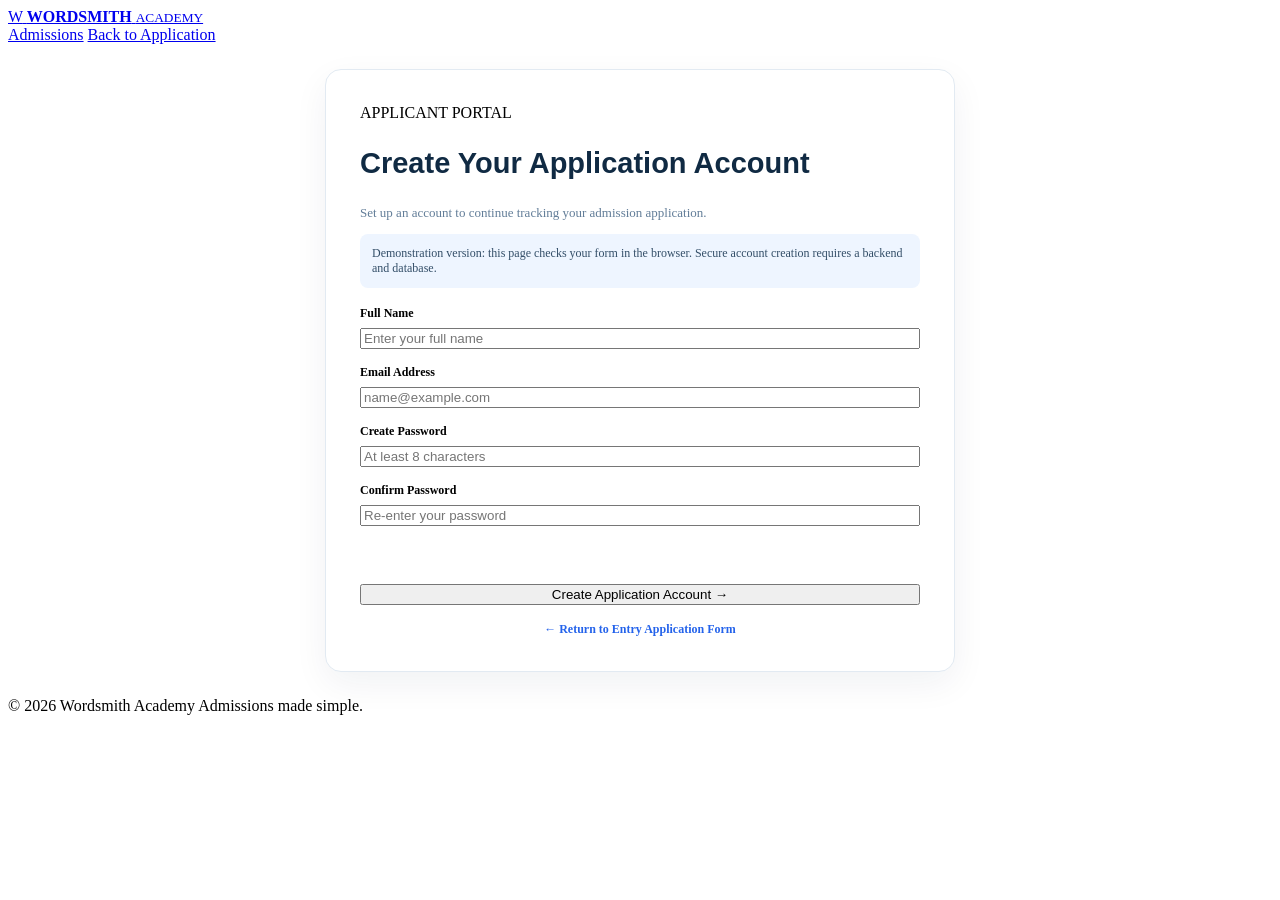
==== create-account.html @ de83b92a "added register page" ====
<!DOCTYPE html>
<html lang="en">

<head>
    <meta charset="UTF-8">
    <meta name="viewport" content="width=device-width, initial-scale=1.0">
    <title>Wordsmith Academy | Create Account</title>
    <link rel="stylesheet" href="registergit add .
    .css">

    <style>
        .account-card {
            max-width: 560px;
            margin: 25px auto;
            padding: 34px;
            background: white;
            border: 1px solid #e2eaf2;
            border-radius: 16px;
            box-shadow: 0 12px 35px rgba(16, 42, 67, 0.06);
        }

        .account-card h1 {
            font: 800 29px/1.2 Manrope, sans-serif;
            color: #102a43;
        }

        .account-card p {
            color: #627d98;
            font-size: 13px;
        }

        .account-card form {
            display: grid;
            gap: 16px;
        }

        .account-card label {
            display: grid;
            gap: 7px;
            font-size: 12px;
            font-weight: 700;
        }

        .account-card .form-actions button {
            width: 100%;
        }

        .notice {
            background: #eef5ff;
            border-radius: 8px;
            padding: 12px;
            font-size: 12px;
            color: #334e68;
            margin-bottom: 18px;
        }

        .back-link {
            text-align: center;
            display: block;
            margin-top: 17px;
            color: #2463eb;
            font-size: 12px;
            text-decoration: none;
            font-weight: 700;
        }

        @media (max-width: 600px) {
            .account-card {
                padding: 24px 17px;
            }
        }
    </style>
</head>

<body>

    <header class="header">
        <a href="index.html" class="brand">
            <span class="logo">W</span>
            <span>
                <strong>WORDSMITH</strong>
                <small>ACADEMY</small>
            </span>
        </a>

        <nav>
            <a href="index.html#application">Admissions</a>
            <a href="index.html" class="navbtn">Back to Application</a>
        </nav>
    </header>

    <main class="container">

        <section class="account-card">
            <span class="eyebrow">APPLICANT PORTAL</span>

            <h1>Create Your Application Account</h1>

            <p>
                Set up an account to continue tracking your admission application.
            </p>

            <div class="notice">
                Demonstration version: this page checks your form in the browser.
                Secure account creation requires a backend and database.
            </div>

            <form id="accountForm" novalidate>

                <label>
                    Full Name
                    <input type="text" id="fullName" name="fullName" autocomplete="name"
                        placeholder="Enter your full name" required>
                </label>

                <label>
                    Email Address
                    <input type="email" id="email" name="email" autocomplete="email" placeholder="name@example.com"
                        required>
                </label>

                <label>
                    Create Password
                    <input type="password" id="password" name="password" minlength="8" autocomplete="new-password"
                        placeholder="At least 8 characters" required>
                </label>

                <label>
                    Confirm Password
                    <input type="password" id="confirmPassword" name="confirmPassword" minlength="8"
                        autocomplete="new-password" placeholder="Re-enter your password" required>
                </label>

                <p id="accountMessage" class="message" role="status"></p>

                <div class="form-actions">
                    <button type="submit" class="primary">
                        Create Application Account →
                    </button>
                </div>

            </form>

            <a href="index.html" class="back-link">
                ← Return to Entry Application Form
            </a>
        </section>

    </main>

    <footer>
        <span>© 2026 Wordsmith Academy</span>
        <span>Admissions made simple.</span>
    </footer>

    <script>
        const accountForm = document.getElementById("accountForm");
        const accountMessage = document.getElementById("accountMessage");

        // Retrieve the application draft from the previous page
        const savedDraft = sessionStorage.getItem(
            "wordsmithApplicationDraft"
        );

        if (savedDraft) {
            const application = JSON.parse(savedDraft);

            document.getElementById("fullName").value = [
                application.firstName,
                application.middleName,
                application.lastName
            ].filter(Boolean).join(" ");

            document.getElementById("email").value =
                application.email || "";
        }

        accountForm.addEventListener("submit", function (event) {
            event.preventDefault();

            accountMessage.textContent = "";
            accountMessage.className = "message";

            if (!accountForm.checkValidity()) {
                accountForm.reportValidity();
                return;
            }

            const password =
                document.getElementById("password").value;

            const confirmPassword =
                document.getElementById("confirmPassword").value;

            if (password !== confirmPassword) {
                accountMessage.textContent =
                    "The passwords do not match. Please try again.";

                accountMessage.classList.add("error");
                return;
            }

            accountMessage.textContent =
                "Form checks passed. Connect this page to your Spring Boot backend to securely create the account.";

            accountMessage.classList.add("success");

            // This demo does not create an account or save the password.
        });
    </script>

</body>

</html>
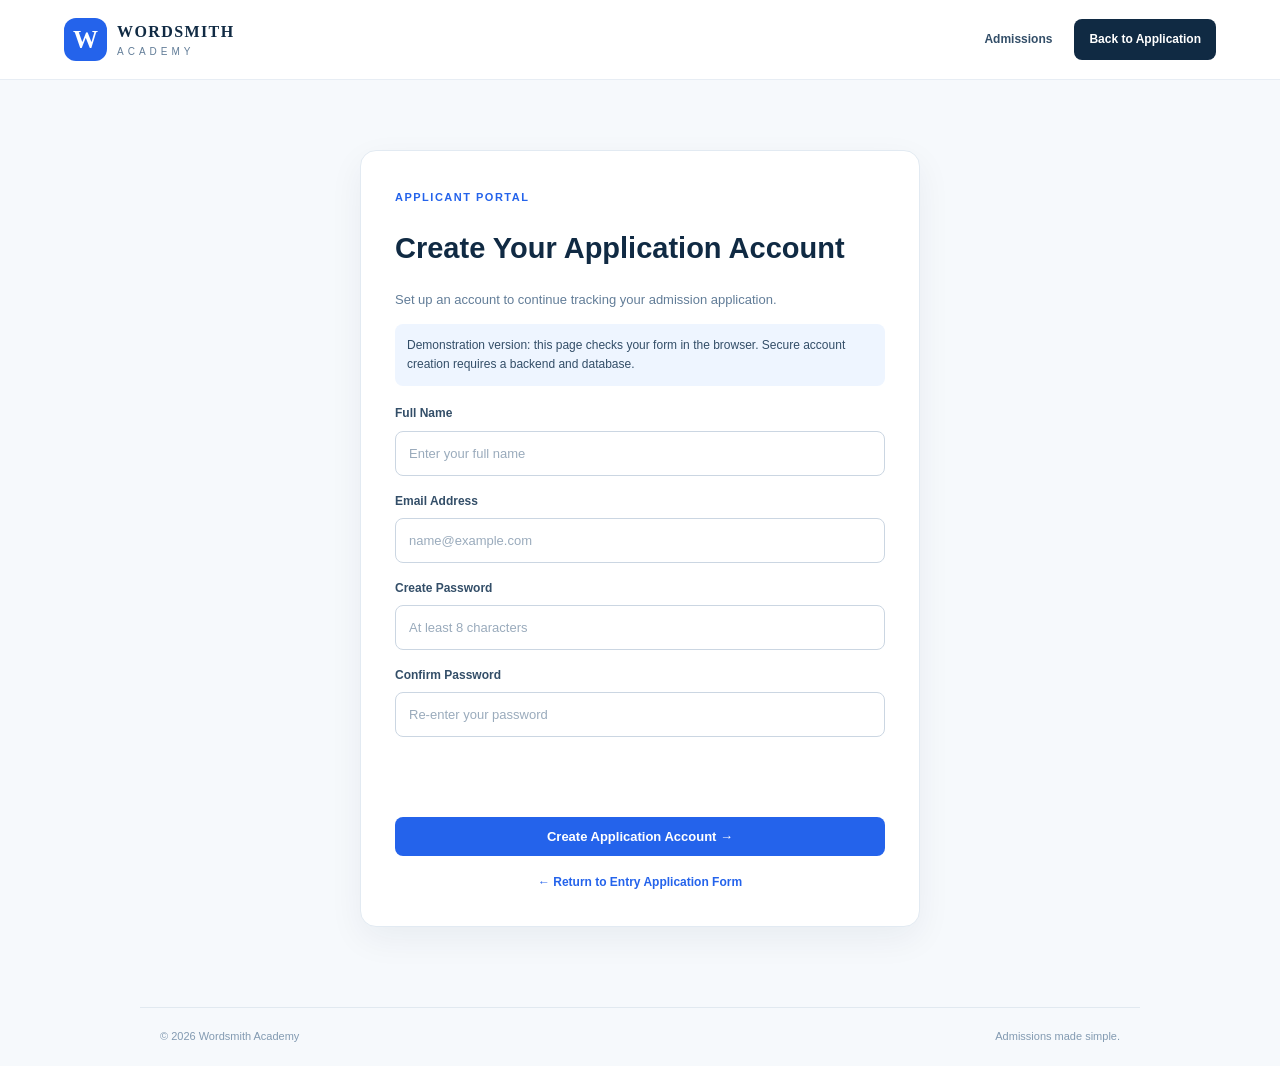
==== commit 09b496d0: "added staff page" ====
--- a/create-account.html
+++ b/create-account.html
@@ -5,8 +5,7 @@
     <meta charset="UTF-8">
     <meta name="viewport" content="width=device-width, initial-scale=1.0">
     <title>Wordsmith Academy | Create Account</title>
-    <link rel="stylesheet" href="registergit add .
-    .css">
+    <link rel="stylesheet" href="register.css">
 
     <style>
         .account-card {
--- a/register.css
+++ b/register.css
@@ -0,0 +1,436 @@
+@import url('https://fonts.googleapis.com/css2?family=DM+Sans:wght@400;500;600;700&family=Manrope:wght@400;600;700;800&display=swap');
+
+:root {
+    --navy: #102a43;
+    --blue: #2463eb;
+    --ink: #334e68;
+    --muted: #627d98;
+    --line: #d9e2ec;
+    --bg: #f6f9fc;
+}
+
+* {
+    box-sizing: border-box;
+}
+
+body {
+    margin: 0;
+    background: var(--bg);
+    color: var(--ink);
+    font: 14px/1.6 'DM Sans', sans-serif;
+}
+
+.header {
+    background: #fff;
+    min-height: 80px;
+    padding: 14px max(5%, calc((100% - 1180px) / 2));
+    display: flex;
+    align-items: center;
+    justify-content: space-between;
+    gap: 20px;
+    border-bottom: 1px solid #e7edf4;
+}
+
+.brand {
+    display: flex;
+    align-items: center;
+    gap: 10px;
+    color: var(--navy);
+    text-decoration: none;
+    line-height: 1.1;
+}
+
+.logo {
+    width: 43px;
+    height: 43px;
+    border-radius: 12px;
+    background: var(--blue);
+    color: white;
+    display: grid;
+    place-items: center;
+    font: 800 25px Manrope;
+}
+
+.brand strong,
+.brand small {
+    display: block;
+}
+
+.brand strong {
+    font: 800 16px Manrope;
+    letter-spacing: 1.4px;
+}
+
+.brand small {
+    margin-top: 5px;
+    letter-spacing: 4px;
+    font-size: 10px;
+    color: var(--muted);
+}
+
+nav {
+    display: flex;
+    align-items: center;
+    gap: 22px;
+    flex-wrap: wrap;
+}
+
+nav a {
+    font-size: 12px;
+    font-weight: 700;
+    text-decoration: none;
+    color: var(--ink);
+}
+
+nav a:hover {
+    color: var(--blue);
+}
+
+.navbtn {
+    background: var(--navy);
+    color: white;
+    padding: 11px 15px;
+    border-radius: 8px;
+}
+
+.container {
+    max-width: 1000px;
+    margin: auto;
+    padding: 45px 20px 55px;
+}
+
+.intro {
+    text-align: center;
+    max-width: 720px;
+    margin: 0 auto 32px;
+}
+
+.eyebrow {
+    color: var(--blue);
+    font-size: 11px;
+    font-weight: 800;
+    letter-spacing: 1.5px;
+}
+
+.intro h1 {
+    font: 800 clamp(30px, 4vw, 43px)/1.2 Manrope;
+    color: var(--navy);
+    margin: 12px 0;
+}
+
+.intro h1 em {
+    color: var(--blue);
+    font-style: normal;
+}
+
+.intro>p {
+    color: var(--muted);
+    max-width: 640px;
+    margin: auto;
+}
+
+.steps {
+    display: flex;
+    justify-content: center;
+    gap: 32px;
+    margin: 28px auto 0;
+    color: #9aabbc;
+    font-size: 12px;
+}
+
+.steps span {
+    display: flex;
+    align-items: center;
+    gap: 8px;
+}
+
+.steps b {
+    color: var(--ink);
+}
+
+.steps .current {
+    color: var(--blue);
+    font-weight: 800;
+}
+
+.form-card {
+    background: #fff;
+    border: 1px solid #e2eaf2;
+    border-radius: 16px;
+    box-shadow: 0 12px 35px rgba(16, 42, 67, 0.06);
+    padding: 32px 36px;
+}
+
+.form-heading {
+    display: flex;
+    align-items: center;
+    justify-content: space-between;
+    gap: 15px;
+    padding-bottom: 22px;
+    border-bottom: 1px solid #edf1f5;
+}
+
+.form-heading h2 {
+    font: 800 24px Manrope;
+    color: var(--navy);
+    margin: 5px 0 0;
+}
+
+.form-heading small {
+    font-size: 11px;
+    color: var(--muted);
+}
+
+i {
+    color: #d14343;
+    font-style: normal;
+}
+
+h3 {
+    display: flex;
+    align-items: center;
+    gap: 10px;
+    margin: 26px 0 15px;
+    font: 800 14px Manrope;
+    color: var(--navy);
+}
+
+h3 b {
+    background: #eef5ff;
+    color: var(--blue);
+    border-radius: 6px;
+    padding: 5px 8px;
+    font-size: 11px;
+}
+
+.form-grid {
+    display: grid;
+    grid-template-columns: repeat(2, minmax(0, 1fr));
+    gap: 17px 20px;
+}
+
+.form-grid label {
+    display: flex;
+    flex-direction: column;
+    gap: 7px;
+    font-size: 12px;
+    font-weight: 700;
+    color: var(--ink);
+}
+
+input,
+select,
+textarea {
+    width: 100%;
+    border: 1px solid #cbd6e2;
+    background: white;
+    border-radius: 8px;
+    padding: 12px 13px;
+    font: 400 13px 'DM Sans', sans-serif;
+    color: var(--navy);
+    outline: none;
+}
+
+input,
+select {
+    min-height: 45px;
+}
+
+textarea {
+    resize: vertical;
+}
+
+input:focus,
+select:focus,
+textarea:focus {
+    border-color: var(--blue);
+    box-shadow: 0 0 0 3px rgba(36, 99, 235, 0.1);
+}
+
+input::placeholder,
+textarea::placeholder {
+    color: #9aabbc;
+}
+
+.full-width {
+    grid-column: 1 / -1;
+}
+
+.consent {
+    display: flex;
+    align-items: flex-start;
+    gap: 10px;
+    margin-top: 23px;
+    padding: 14px;
+    background: #f7faff;
+    border: 1px solid #e4edfb;
+    border-radius: 8px;
+    font-size: 12px;
+    color: #486581;
+}
+
+.consent input {
+    width: 16px;
+    min-height: 16px;
+    margin-top: 4px;
+    accent-color: var(--blue);
+    flex-shrink: 0;
+}
+
+.message {
+    font-size: 13px;
+}
+
+.message.error {
+    color: #b42318;
+}
+
+.message.success {
+    color: #18794e;
+}
+
+.form-actions {
+    display: flex;
+    justify-content: flex-end;
+    gap: 12px;
+    margin-top: 22px;
+}
+
+.form-actions button {
+    border-radius: 8px;
+    padding: 12px 18px;
+    font: 700 13px 'DM Sans', sans-serif;
+    cursor: pointer;
+}
+
+.primary {
+    border: 0;
+    background: var(--blue);
+    color: white;
+}
+
+.primary:hover {
+    background: #194fc4;
+}
+
+.secondary {
+    background: white;
+    border: 1px solid var(--line);
+    color: var(--ink);
+}
+
+.account-link {
+    text-align: right;
+    color: var(--muted);
+    font-size: 12px;
+    margin: 18px 0 0;
+}
+
+.account-link a {
+    color: var(--blue);
+    font-weight: 700;
+    text-decoration: none;
+}
+
+.requirements {
+    display: flex;
+    gap: 13px;
+    margin-top: 22px;
+    padding: 19px;
+    background: #eaf3ff;
+    border: 1px solid #d8e8ff;
+    border-radius: 12px;
+}
+
+.info-icon {
+    background: #d4e5ff;
+    color: var(--blue);
+    border-radius: 50%;
+    width: 26px;
+    height: 26px;
+    display: grid;
+    place-items: center;
+    flex-shrink: 0;
+}
+
+.requirements strong {
+    color: var(--navy);
+}
+
+.requirements p {
+    margin: 4px 0 0;
+    font-size: 12px;
+    color: #486581;
+}
+
+footer {
+    max-width: 1000px;
+    margin: auto;
+    padding: 20px;
+    color: #829ab1;
+    font-size: 11px;
+    border-top: 1px solid #e1e9f0;
+    display: flex;
+    justify-content: space-between;
+}
+
+/* Tablet and mobile responsiveness */
+@media (max-width: 700px) {
+    .header {
+        padding: 15px 18px;
+        align-items: flex-start;
+        flex-direction: column;
+    }
+
+    nav {
+        gap: 13px;
+    }
+
+    .container {
+        padding: 30px 13px;
+    }
+
+    .steps {
+        gap: 12px;
+    }
+
+    .steps span {
+        flex-direction: column;
+        gap: 3px;
+    }
+
+    .form-card {
+        padding: 24px 17px;
+    }
+
+    .form-heading {
+        align-items: flex-start;
+        flex-direction: column;
+    }
+
+    .form-grid {
+        grid-template-columns: 1fr;
+    }
+
+    .full-width {
+        grid-column: auto;
+    }
+
+    .form-actions {
+        flex-direction: column-reverse;
+    }
+
+    .form-actions button {
+        width: 100%;
+    }
+
+    .account-link {
+        text-align: center;
+    }
+
+    footer {
+        padding: 18px;
+        gap: 10px;
+        flex-wrap: wrap;
+    }
+}
